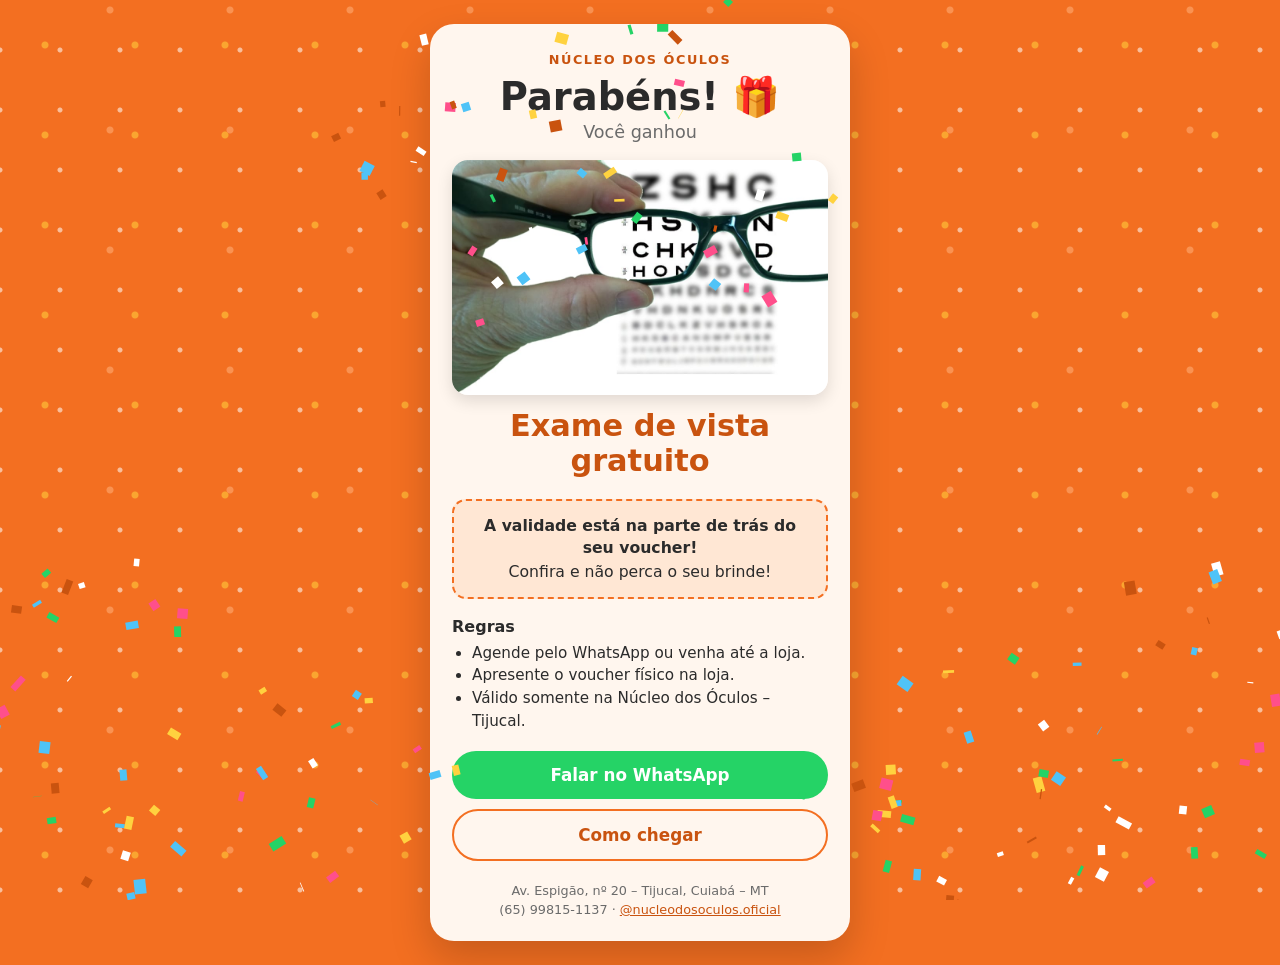
==== b8zk3w/index.html @ 394d890a "Endereços sem revelar o prêmio" ====
<!doctype html>
<html lang="pt-BR">
<head>
  <meta charset="utf-8">
  <meta name="viewport" content="width=device-width, initial-scale=1">
  <meta name="robots" content="noindex, nofollow">
  <meta name="theme-color" content="#f36f21">
  <title>Você ganhou um exame de vista! – Núcleo dos Óculos</title>
  <link rel="stylesheet" href="../estilo.css?v=f4ba20aa">
</head>
<body>
  <div class="confete" aria-hidden="true"></div>
  <main class="card">
    <p class="marca">Núcleo dos Óculos</p>
    <h1>Parabéns! 🎁<span>Você ganhou</span></h1>
    <img class="foto" src="../img/exame.jpg" alt="Óculos de grau diante de uma tabela de exame de vista" width="960" height="600">
    <p class="premio">Exame de vista gratuito</p>

    <section class="aviso">
      <strong>A validade está na parte de trás do seu voucher!</strong>
      Confira e não perca o seu brinde!
    </section>

    <section class="regras">
      <h2>Regras</h2>
      <ul>
          <li>Agende pelo WhatsApp ou venha até a loja.</li>
          <li>Apresente o voucher físico na loja.</li>
          <li>Válido somente na Núcleo dos Óculos – Tijucal.</li>
      </ul>
    </section>

    <a class="btn" href="https://wa.me/5565998151137?text=Ol%C3%A1!%20Ganhei%20um%20voucher%20de%20Exame%20de%20vista%20gratuito%20e%20quero%20usar.">Falar no WhatsApp</a>
    <a class="btn sec" href="https://www.google.com/maps/search/?api=1&query=N%C3%BAcleo+dos+%C3%93culos+Tijucal+Av.+Espig%C3%A3o+20+Cuiab%C3%A1">Como chegar</a>

    <footer>
      Av. Espigão, nº 20 – Tijucal, Cuiabá – MT<br>
      (65) 99815-1137 · <a href="https://www.instagram.com/nucleodosoculos.oficial/">@nucleodosoculos.oficial</a>
    </footer>
  </main>
  <script src="../confete.js?v=9ba98041" defer></script>
</body>
</html>
---- estilo.css ----
:root {
  --laranja: #f36f21;
  --laranja-escuro: #c9530f;
  --creme: #fff6ee;
  --texto: #2b2b2b;
  --suave: #6b6b6b;
}
* { box-sizing: border-box; margin: 0; }
body {
  min-height: 100vh;
  font-family: system-ui, -apple-system, "Segoe UI", Roboto, sans-serif;
  color: var(--texto);
  background: var(--laranja);
  display: flex;
  justify-content: center;
  padding: 24px 16px;
}
.confete {
  position: fixed; inset: 0; pointer-events: none;
  background-image:
    radial-gradient(circle, #ffd23f 3px, transparent 4px),
    radial-gradient(circle, #fff 2px, transparent 3px),
    radial-gradient(circle, #ffb07a 3px, transparent 4px);
  background-size: 90px 90px, 60px 60px, 120px 120px;
  background-position: 0 0, 30px 20px, 50px 70px;
  opacity: .55;
  animation: cai 12s linear infinite;
}
@keyframes cai { to { background-position: 0 900px, 30px 620px, 50px 1270px; } }
@media (prefers-reduced-motion: reduce) { .confete { animation: none; } }

.card {
  position: relative;
  width: 100%; max-width: 420px;
  background: var(--creme);
  border-radius: 24px;
  padding: 28px 22px 22px;
  text-align: center;
  box-shadow: 0 18px 40px rgba(0,0,0,.18);
  animation: surge .6s cubic-bezier(.2,.9,.3,1.2) both;
}
@keyframes surge { from { transform: translateY(24px) scale(.96); opacity: 0; } }

.marca {
  font-size: .8rem; font-weight: 700; letter-spacing: .12em; text-transform: uppercase;
  color: var(--laranja-escuro);
}
h1 { font-size: 2.4rem; line-height: 1.05; margin-top: 10px; }
h1 span { display: block; font-size: 1.1rem; font-weight: 500; color: var(--suave); margin-top: 6px; }

.icone { color: var(--laranja); width: 190px; max-width: 100%; margin: 18px auto 4px; }
.icone svg { width: 100%; height: auto; display: block; }
.foto {
  display: block; width: 100%; height: auto; aspect-ratio: 16 / 10; object-fit: cover;
  margin: 18px 0 14px; border-radius: 16px;
  box-shadow: 0 6px 16px rgba(0,0,0,.12);
}

.premio {
  font-size: 1.9rem; font-weight: 800; color: var(--laranja-escuro);
  line-height: 1.15;
}

.aviso {
  margin-top: 20px; padding: 14px 16px;
  background: #ffe7d4; border: 2px dashed var(--laranja);
  border-radius: 14px; font-size: .98rem; line-height: 1.4;
}
.aviso strong { display: block; margin-bottom: 2px; }

.regras { text-align: left; margin-top: 18px; }
.regras h2 { font-size: 1rem; margin-bottom: 6px; }
.regras ul { padding-left: 20px; line-height: 1.5; font-size: .95rem; }

.btn {
  display: block; margin-top: 18px; padding: 14px;
  background: #25d366; color: #fff; font-weight: 700; text-decoration: none;
  border-radius: 999px; font-size: 1.05rem;
}
.btn:not(.sec) { animation: pulse 2.4s ease-out 1.2s infinite; }
@keyframes pulse {
  0%   { box-shadow: 0 0 0 0 rgba(37, 211, 102, .55); transform: scale(1); }
  15%  { transform: scale(1.03); }
  30%  { transform: scale(1); }
  70%  { box-shadow: 0 0 0 14px rgba(37, 211, 102, 0); }
  100% { box-shadow: 0 0 0 0 rgba(37, 211, 102, 0); }
}
@media (prefers-reduced-motion: reduce) { .btn:not(.sec) { animation: none; } }
.btn.sec {
  margin-top: 10px; background: transparent; color: var(--laranja-escuro);
  border: 2px solid var(--laranja);
}

footer { margin-top: 20px; font-size: .8rem; color: var(--suave); line-height: 1.5; }
footer a { color: var(--laranja-escuro); }
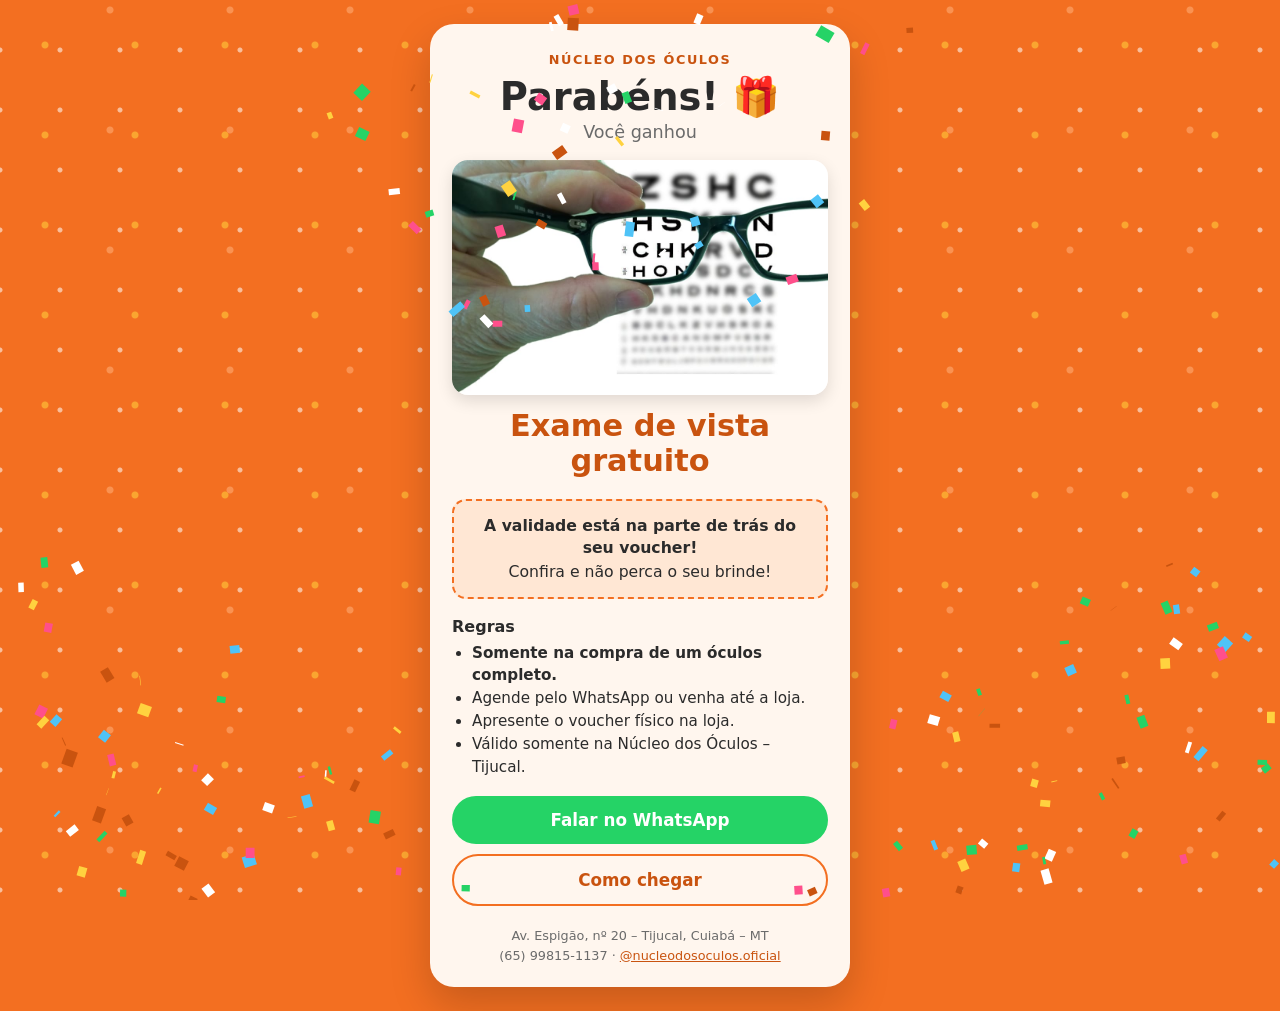
==== commit fd422ad6: "Brindes: somente na compra de um óculos completo" ====
--- a/b8zk3w/index.html
+++ b/b8zk3w/index.html
@@ -24,6 +24,7 @@
     <section class="regras">
       <h2>Regras</h2>
       <ul>
+          <li><strong>Somente na compra de um óculos completo.</strong></li>
           <li>Agende pelo WhatsApp ou venha até a loja.</li>
           <li>Apresente o voucher físico na loja.</li>
           <li>Válido somente na Núcleo dos Óculos – Tijucal.</li>
